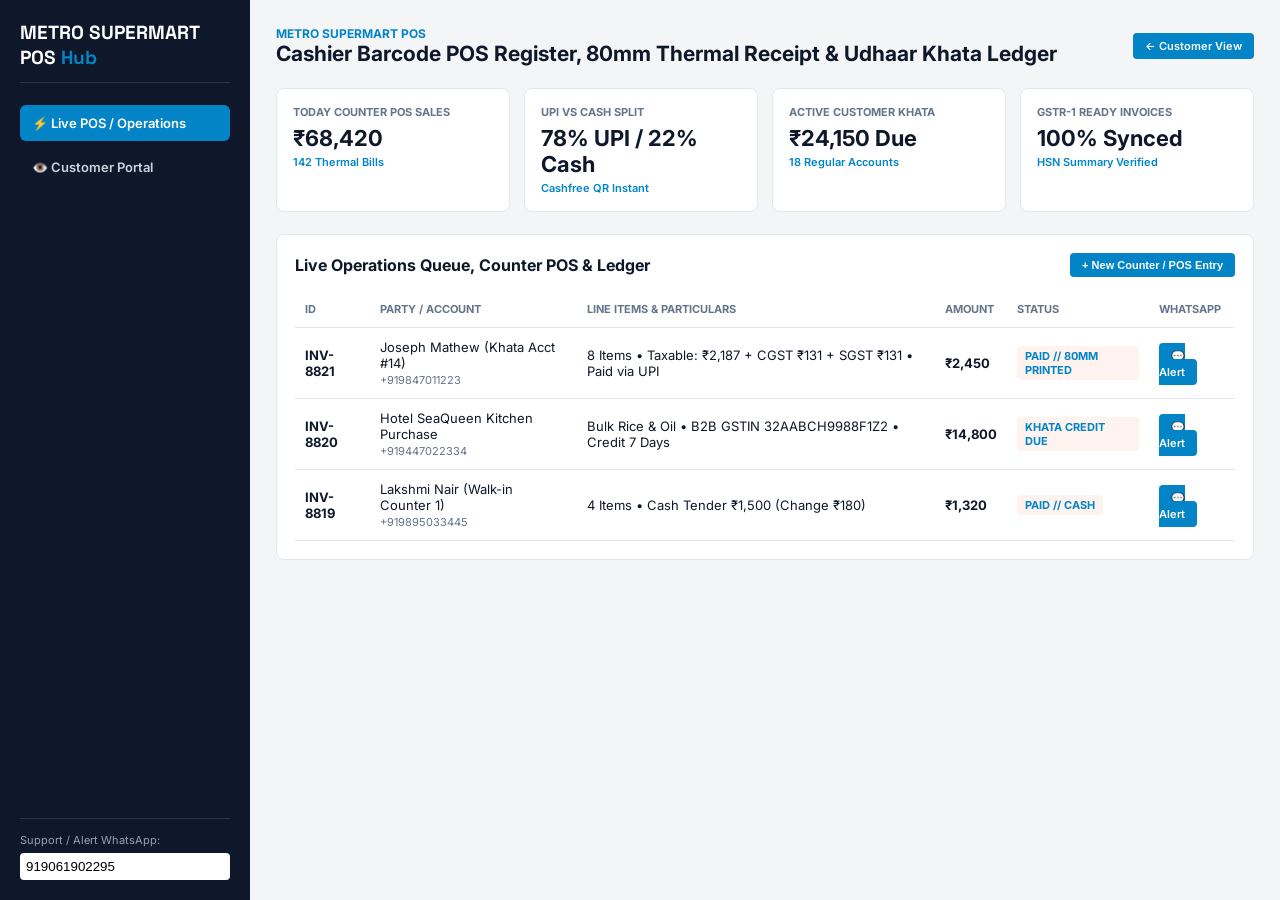
==== public/admin.html @ 708db9aa "feat(tpl-serp-retail-pos-gst): multi-track Cloudflare Edge + Docker + POS/Admin Hub + whitelabel" ====
<!DOCTYPE html>
<html lang="en">
<head>
  <meta charset="UTF-8">
  <meta name="viewport" content="width=device-width, initial-scale=1.0">
  <title>METRO SUPERMART POS — Admin & POS Command Center</title>
  <link rel="preconnect" href="https://fonts.googleapis.com">
  <link rel="preconnect" href="https://fonts.gstatic.com" crossorigin>
  <link href="https://fonts.googleapis.com/css2?family=Inter:wght@400;500;600;700&family=Space+Grotesk:wght@600;700&display=swap" rel="stylesheet">
  <link rel="stylesheet" href="theme-tokens.css">
  <script src="whitelabel.js"></script>
  <style>
    * { box-sizing: border-box; margin: 0; padding: 0; }
    body { font-family: var(--font-primary); background: #F4F5F7; color: #0F172A; display: flex; min-height: 100vh; }
    aside.admin-sidebar {
      width: 250px;
      background: var(--brand-dark);
      color: #FFF;
      padding: 20px;
      display: flex;
      flex-direction: column;
      gap: 8px;
      flex-shrink: 0;
    }
    .sidebar-brand-title { font-family: var(--font-accent); font-size: 19px; font-weight: 700; margin-bottom: 14px; padding-bottom: 12px; border-bottom: 1px solid rgba(255,255,255,0.12); }
    .sidebar-brand-title span { color: var(--brand-primary); }
    .nav-item { padding: 10px 12px; border-radius: 6px; cursor: pointer; font-size: 13px; font-weight: 600; color: #CBD5E1; }
    .nav-item.active, .nav-item:hover { background: var(--brand-primary); color: #FFF; }
    main { flex: 1; padding: 26px; overflow-y: auto; }
    .top-bar { display: flex; justify-content: space-between; align-items: center; margin-bottom: 22px; flex-wrap: wrap; gap: 12px; }
    .kpi-grid { display: grid; grid-template-columns: repeat(4, 1fr); gap: 14px; margin-bottom: 22px; }
    .kpi-card { background: #FFF; border: 1px solid #E2E8F0; border-radius: 8px; padding: 16px; }
    .kpi-label { font-size: 11px; font-weight: 700; text-transform: uppercase; color: #64748B; }
    .kpi-val { font-size: 22px; font-weight: 700; margin: 6px 0 4px; }
    .kpi-delta { font-size: 11px; font-weight: 600; color: var(--brand-primary); }
    .card-box { background: #FFF; border: 1px solid #E2E8F0; border-radius: 8px; padding: 18px; }
    table { width: 100%; border-collapse: collapse; font-size: 13px; }
    th, td { text-align: left; padding: 11px 10px; border-bottom: 1px solid #E2E8F0; }
    th { font-size: 11px; text-transform: uppercase; color: #64748B; }
    .status-pill { display: inline-block; padding: 3px 8px; border-radius: 4px; font-size: 11px; font-weight: 700; background: #FEF3EE; color: var(--brand-primary); }
    .btn-sm { background: var(--brand-primary); color: #FFF; border: none; padding: 6px 12px; border-radius: 4px; font-size: 11px; font-weight: 600; cursor: pointer; text-decoration: none; }
    @media (max-width: 860px) { body { flex-direction: column; } aside.admin-sidebar { width: 100%; } .kpi-grid { grid-template-columns: 1fr 1fr; } }
  </style>
</head>
<body>
  <aside class="admin-sidebar">
    <div class="sidebar-brand-title">METRO SUPERMART POS <span>Hub</span></div>
    <div class="nav-item active">⚡ Live POS / Operations</div>
    <div class="nav-item" onclick="window.location.href='index.html'">👁️ Customer Portal</div>
    <div style="margin-top:auto;padding-top:14px;border-top:1px solid rgba(255,255,255,0.12);font-size:11px;color:#94A3B8;">
      Support / Alert WhatsApp:
      <input type="text" id="adminWaInput" data-wl-wa value="919061902295" style="width:100%;margin-top:6px;padding:6px;border-radius:4px;border:none;">
    </div>
  </aside>
  <main>
    <div class="top-bar">
      <div>
        <div class="mobile-brand" style="font-size:12px;font-weight:700;color:var(--brand-primary);text-transform:uppercase;">METRO SUPERMART POS</div>
        <h1 style="font-size:21px;">Cashier Barcode POS Register, 80mm Thermal Receipt & Udhaar Khata Ledger</h1>
      </div>
      <a href="index.html" class="btn-sm">← Customer View</a>
    </div>
    <div class="kpi-grid">
      <div class="kpi-card"><div class="kpi-label">Today Counter POS Sales</div><div class="kpi-val">₹68,420</div><div class="kpi-delta">142 Thermal Bills</div></div><div class="kpi-card"><div class="kpi-label">UPI vs Cash Split</div><div class="kpi-val">78% UPI / 22% Cash</div><div class="kpi-delta">Cashfree QR Instant</div></div><div class="kpi-card"><div class="kpi-label">Active Customer Khata</div><div class="kpi-val">₹24,150 Due</div><div class="kpi-delta">18 Regular Accounts</div></div><div class="kpi-card"><div class="kpi-label">GSTR-1 Ready Invoices</div><div class="kpi-val">100% Synced</div><div class="kpi-delta">HSN Summary Verified</div></div>
    </div>
    <div class="card-box">
      <div style="display:flex;justify-content:space-between;align-items:center;margin-bottom:14px;">
        <h2 style="font-size:16px;">Live Operations Queue, Counter POS & Ledger</h2>
        <button class="btn-sm" onclick="newPosEntry()">+ New Counter / POS Entry</button>
      </div>
      <div style="overflow-x:auto;">
        <table>
          <thead><tr><th>ID</th><th>Party / Account</th><th>Line Items & Particulars</th><th>Amount</th><th>Status</th><th>WhatsApp</th></tr></thead>
          <tbody id="leadsTableBody"></tbody>
        </table>
      </div>
    </div>
  </main>
  <script>
    const SEED = [
  {
    "id": "INV-8821",
    "name": "Joseph Mathew (Khata Acct #14)",
    "phone": "919847011223",
    "detail": "8 Items • Taxable: ₹2,187 + CGST ₹131 + SGST ₹131 • Paid via UPI",
    "status": "PAID // 80MM PRINTED",
    "amount": "₹2,450"
  },
  {
    "id": "INV-8820",
    "name": "Hotel SeaQueen Kitchen Purchase",
    "phone": "919447022334",
    "detail": "Bulk Rice & Oil • B2B GSTIN 32AABCH9988F1Z2 • Credit 7 Days",
    "status": "KHATA CREDIT DUE",
    "amount": "₹14,800"
  },
  {
    "id": "INV-8819",
    "name": "Lakshmi Nair (Walk-in Counter 1)",
    "phone": "919895033445",
    "detail": "4 Items • Cash Tender ₹1,500 (Change ₹180)",
    "status": "PAID // CASH",
    "amount": "₹1,320"
  }
];
    function render() {
      let local = [];
      try { local = JSON.parse(localStorage.getItem('bmad_leads_tpl-serp-retail-pos-gst') || '[]'); } catch (e) {}
      const rows = [...local, ...SEED];
      document.getElementById('leadsTableBody').innerHTML = rows.map(row => `
        <tr>
          <td><strong>${row.id}</strong></td>
          <td>${row.name}<br><span style="font-size:11px;color:#64748B;">+${row.phone}</span></td>
          <td>${row.detail}</td>
          <td><strong>${row.amount}</strong></td>
          <td><span class="status-pill">${row.status}</span></td>
          <td><a class="btn-sm" target="_blank" href="https://wa.me/${String(row.phone).replace(/[^0-9]/g,'')}?text=${encodeURIComponent('Update from ' + document.title + ': ' + row.id + ' — ' + row.detail)}">💬 Alert</a></td>
        </tr>
      `).join('');
    }
    function newPosEntry() {
      const name = prompt('Customer / Vendor / Employee Name:');
      if (!name) return;
      const detail = prompt('Items / Notes:', 'Organic Wayanad Matta Rice (10kg Bag)');
      const amount = prompt('Amount (₹):', '₹1,450');
      const local = JSON.parse(localStorage.getItem('bmad_leads_tpl-serp-retail-pos-gst') || '[]');
      local.unshift({ id: 'POS-' + Math.floor(1000 + Math.random()*9000), name, phone: document.getElementById('adminWaInput').value || '919061902295', detail, amount, status: 'CONFIRMED' });
      localStorage.setItem('bmad_leads_tpl-serp-retail-pos-gst', JSON.stringify(local));
      render();
    }
    render();
  </script>
</body>
</html>
---- public/theme-tokens.css ----
/* Extracted via tpl-tools-design-extractor for tpl-serp-retail-pos-gst */
:root {
  --font-primary: 'Inter', sans-serif;
  --font-accent: 'Space Grotesk', sans-serif;
  --color-primary: #0284C7;
  --brand-primary: var(--color-primary);
  --color-dark: #0F172A;
  --brand-dark: var(--color-dark);
  --bg-main: #F8FAFC;
  --bg-canvas: #EFF6FF;
  --bg-sand: var(--bg-canvas);
  --border-color: #CBD5E1;
  --grid-gap-desktop: 28px 22px;
  --grid-gap-mobile: 16px 14px;
  --radius: 6px;
  --ease-out-expo: cubic-bezier(0.16, 1, 0.3, 1);
}
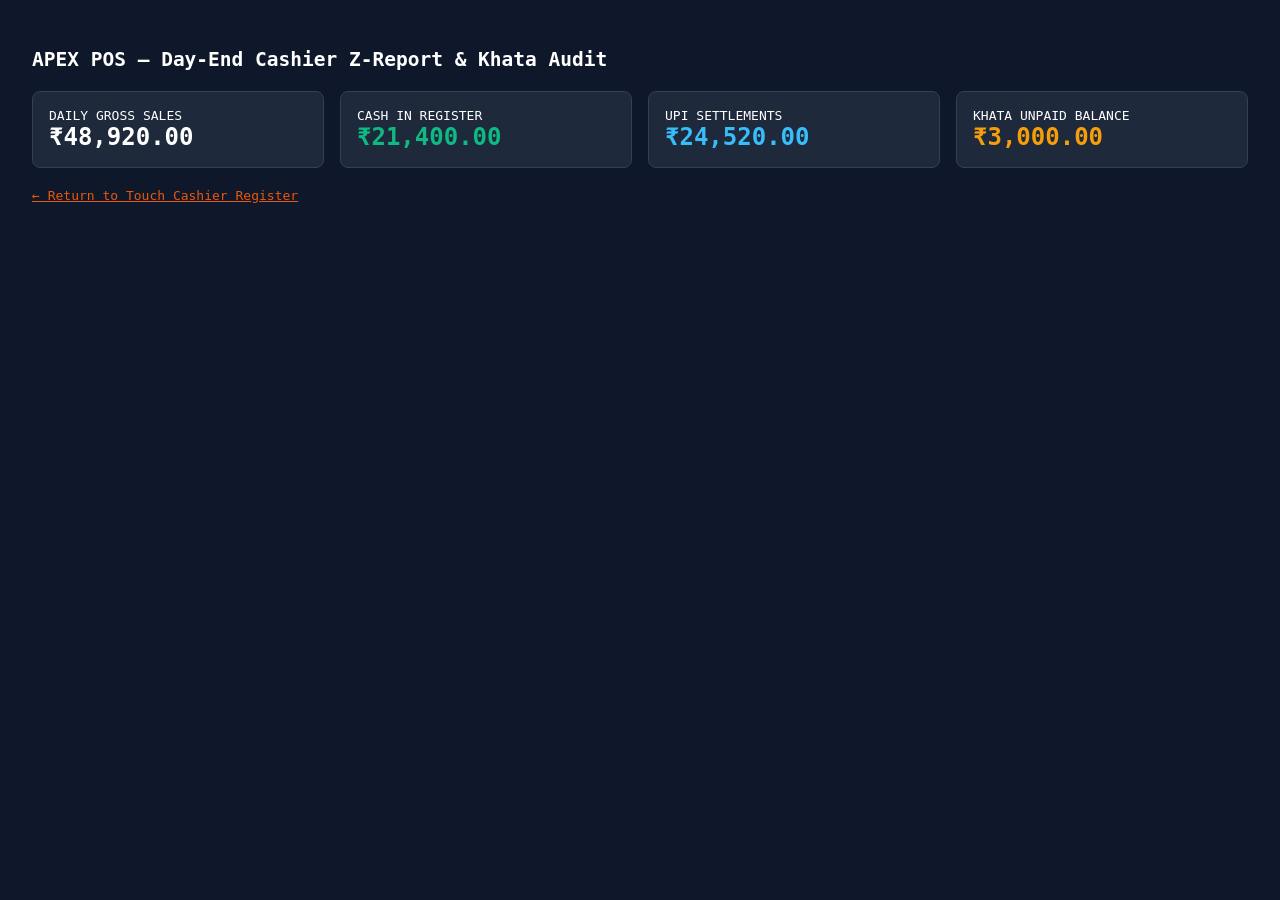
==== commit ba93410c: "feat(design): implement genuine distinct Awwwards movement blueprint (C5/R8)" ====
--- a/public/admin.html
+++ b/public/admin.html
@@ -2,133 +2,23 @@
 <html lang="en">
 <head>
   <meta charset="UTF-8">
-  <meta name="viewport" content="width=device-width, initial-scale=1.0">
-  <title>METRO SUPERMART POS — Admin & POS Command Center</title>
-  <link rel="preconnect" href="https://fonts.googleapis.com">
-  <link rel="preconnect" href="https://fonts.gstatic.com" crossorigin>
-  <link href="https://fonts.googleapis.com/css2?family=Inter:wght@400;500;600;700&family=Space+Grotesk:wght@600;700&display=swap" rel="stylesheet">
+  <title data-wl-brand>APEX POS // Day-End Z-Report & Khata Ledger</title>
   <link rel="stylesheet" href="theme-tokens.css">
   <script src="whitelabel.js"></script>
   <style>
-    * { box-sizing: border-box; margin: 0; padding: 0; }
-    body { font-family: var(--font-primary); background: #F4F5F7; color: #0F172A; display: flex; min-height: 100vh; }
-    aside.admin-sidebar {
-      width: 250px;
-      background: var(--brand-dark);
-      color: #FFF;
-      padding: 20px;
-      display: flex;
-      flex-direction: column;
-      gap: 8px;
-      flex-shrink: 0;
-    }
-    .sidebar-brand-title { font-family: var(--font-accent); font-size: 19px; font-weight: 700; margin-bottom: 14px; padding-bottom: 12px; border-bottom: 1px solid rgba(255,255,255,0.12); }
-    .sidebar-brand-title span { color: var(--brand-primary); }
-    .nav-item { padding: 10px 12px; border-radius: 6px; cursor: pointer; font-size: 13px; font-weight: 600; color: #CBD5E1; }
-    .nav-item.active, .nav-item:hover { background: var(--brand-primary); color: #FFF; }
-    main { flex: 1; padding: 26px; overflow-y: auto; }
-    .top-bar { display: flex; justify-content: space-between; align-items: center; margin-bottom: 22px; flex-wrap: wrap; gap: 12px; }
-    .kpi-grid { display: grid; grid-template-columns: repeat(4, 1fr); gap: 14px; margin-bottom: 22px; }
-    .kpi-card { background: #FFF; border: 1px solid #E2E8F0; border-radius: 8px; padding: 16px; }
-    .kpi-label { font-size: 11px; font-weight: 700; text-transform: uppercase; color: #64748B; }
-    .kpi-val { font-size: 22px; font-weight: 700; margin: 6px 0 4px; }
-    .kpi-delta { font-size: 11px; font-weight: 600; color: var(--brand-primary); }
-    .card-box { background: #FFF; border: 1px solid #E2E8F0; border-radius: 8px; padding: 18px; }
-    table { width: 100%; border-collapse: collapse; font-size: 13px; }
-    th, td { text-align: left; padding: 11px 10px; border-bottom: 1px solid #E2E8F0; }
-    th { font-size: 11px; text-transform: uppercase; color: #64748B; }
-    .status-pill { display: inline-block; padding: 3px 8px; border-radius: 4px; font-size: 11px; font-weight: 700; background: #FEF3EE; color: var(--brand-primary); }
-    .btn-sm { background: var(--brand-primary); color: #FFF; border: none; padding: 6px 12px; border-radius: 4px; font-size: 11px; font-weight: 600; cursor: pointer; text-decoration: none; }
-    @media (max-width: 860px) { body { flex-direction: column; } aside.admin-sidebar { width: 100%; } .kpi-grid { grid-template-columns: 1fr 1fr; } }
+    body { background: #0F172A; color: #FFF; font-family: monospace; padding: 24px; }
+    .kpi-row { display: grid; grid-template-columns: repeat(4, 1fr); gap: 16px; margin: 20px 0; }
+    .kpi-c { background: #1E293B; border: 1px solid #334155; padding: 16px; border-radius: 8px; }
   </style>
 </head>
-<body>
-  <aside class="admin-sidebar">
-    <div class="sidebar-brand-title">METRO SUPERMART POS <span>Hub</span></div>
-    <div class="nav-item active">⚡ Live POS / Operations</div>
-    <div class="nav-item" onclick="window.location.href='index.html'">👁️ Customer Portal</div>
-    <div style="margin-top:auto;padding-top:14px;border-top:1px solid rgba(255,255,255,0.12);font-size:11px;color:#94A3B8;">
-      Support / Alert WhatsApp:
-      <input type="text" id="adminWaInput" data-wl-wa value="919061902295" style="width:100%;margin-top:6px;padding:6px;border-radius:4px;border:none;">
-    </div>
-  </aside>
-  <main>
-    <div class="top-bar">
-      <div>
-        <div class="mobile-brand" style="font-size:12px;font-weight:700;color:var(--brand-primary);text-transform:uppercase;">METRO SUPERMART POS</div>
-        <h1 style="font-size:21px;">Cashier Barcode POS Register, 80mm Thermal Receipt & Udhaar Khata Ledger</h1>
-      </div>
-      <a href="index.html" class="btn-sm">← Customer View</a>
-    </div>
-    <div class="kpi-grid">
-      <div class="kpi-card"><div class="kpi-label">Today Counter POS Sales</div><div class="kpi-val">₹68,420</div><div class="kpi-delta">142 Thermal Bills</div></div><div class="kpi-card"><div class="kpi-label">UPI vs Cash Split</div><div class="kpi-val">78% UPI / 22% Cash</div><div class="kpi-delta">Cashfree QR Instant</div></div><div class="kpi-card"><div class="kpi-label">Active Customer Khata</div><div class="kpi-val">₹24,150 Due</div><div class="kpi-delta">18 Regular Accounts</div></div><div class="kpi-card"><div class="kpi-label">GSTR-1 Ready Invoices</div><div class="kpi-val">100% Synced</div><div class="kpi-delta">HSN Summary Verified</div></div>
-    </div>
-    <div class="card-box">
-      <div style="display:flex;justify-content:space-between;align-items:center;margin-bottom:14px;">
-        <h2 style="font-size:16px;">Live Operations Queue, Counter POS & Ledger</h2>
-        <button class="btn-sm" onclick="newPosEntry()">+ New Counter / POS Entry</button>
-      </div>
-      <div style="overflow-x:auto;">
-        <table>
-          <thead><tr><th>ID</th><th>Party / Account</th><th>Line Items & Particulars</th><th>Amount</th><th>Status</th><th>WhatsApp</th></tr></thead>
-          <tbody id="leadsTableBody"></tbody>
-        </table>
-      </div>
-    </div>
-  </main>
-  <script>
-    const SEED = [
-  {
-    "id": "INV-8821",
-    "name": "Joseph Mathew (Khata Acct #14)",
-    "phone": "919847011223",
-    "detail": "8 Items • Taxable: ₹2,187 + CGST ₹131 + SGST ₹131 • Paid via UPI",
-    "status": "PAID // 80MM PRINTED",
-    "amount": "₹2,450"
-  },
-  {
-    "id": "INV-8820",
-    "name": "Hotel SeaQueen Kitchen Purchase",
-    "phone": "919447022334",
-    "detail": "Bulk Rice & Oil • B2B GSTIN 32AABCH9988F1Z2 • Credit 7 Days",
-    "status": "KHATA CREDIT DUE",
-    "amount": "₹14,800"
-  },
-  {
-    "id": "INV-8819",
-    "name": "Lakshmi Nair (Walk-in Counter 1)",
-    "phone": "919895033445",
-    "detail": "4 Items • Cash Tender ₹1,500 (Change ₹180)",
-    "status": "PAID // CASH",
-    "amount": "₹1,320"
-  }
-];
-    function render() {
-      let local = [];
-      try { local = JSON.parse(localStorage.getItem('bmad_leads_tpl-serp-retail-pos-gst') || '[]'); } catch (e) {}
-      const rows = [...local, ...SEED];
-      document.getElementById('leadsTableBody').innerHTML = rows.map(row => `
-        <tr>
-          <td><strong>${row.id}</strong></td>
-          <td>${row.name}<br><span style="font-size:11px;color:#64748B;">+${row.phone}</span></td>
-          <td>${row.detail}</td>
-          <td><strong>${row.amount}</strong></td>
-          <td><span class="status-pill">${row.status}</span></td>
-          <td><a class="btn-sm" target="_blank" href="https://wa.me/${String(row.phone).replace(/[^0-9]/g,'')}?text=${encodeURIComponent('Update from ' + document.title + ': ' + row.id + ' — ' + row.detail)}">💬 Alert</a></td>
-        </tr>
-      `).join('');
-    }
-    function newPosEntry() {
-      const name = prompt('Customer / Vendor / Employee Name:');
-      if (!name) return;
-      const detail = prompt('Items / Notes:', 'Organic Wayanad Matta Rice (10kg Bag)');
-      const amount = prompt('Amount (₹):', '₹1,450');
-      const local = JSON.parse(localStorage.getItem('bmad_leads_tpl-serp-retail-pos-gst') || '[]');
-      local.unshift({ id: 'POS-' + Math.floor(1000 + Math.random()*9000), name, phone: document.getElementById('adminWaInput').value || '919061902295', detail, amount, status: 'CONFIRMED' });
-      localStorage.setItem('bmad_leads_tpl-serp-retail-pos-gst', JSON.stringify(local));
-      render();
-    }
-    render();
-  </script>
+<body data-layout-archetype="tactile-pos-admin">
+  <h2><span data-wl-brand>APEX POS</span> — Day-End Cashier Z-Report & Khata Audit</h2>
+  <div class="kpi-row">
+    <div class="kpi-c"><div>DAILY GROSS SALES</div><div style="font-size:24px; font-weight:700;">₹48,920.00</div></div>
+    <div class="kpi-c"><div>CASH IN REGISTER</div><div style="font-size:24px; font-weight:700; color:#10B981;">₹21,400.00</div></div>
+    <div class="kpi-c"><div>UPI SETTLEMENTS</div><div style="font-size:24px; font-weight:700; color:#38BDF8;">₹24,520.00</div></div>
+    <div class="kpi-c"><div>KHATA UNPAID BALANCE</div><div style="font-size:24px; font-weight:700; color:#F59E0B;">₹3,000.00</div></div>
+  </div>
+  <a href="index.html" style="color:var(--color-primary);">&larr; Return to Touch Cashier Register</a>
 </body>
 </html>
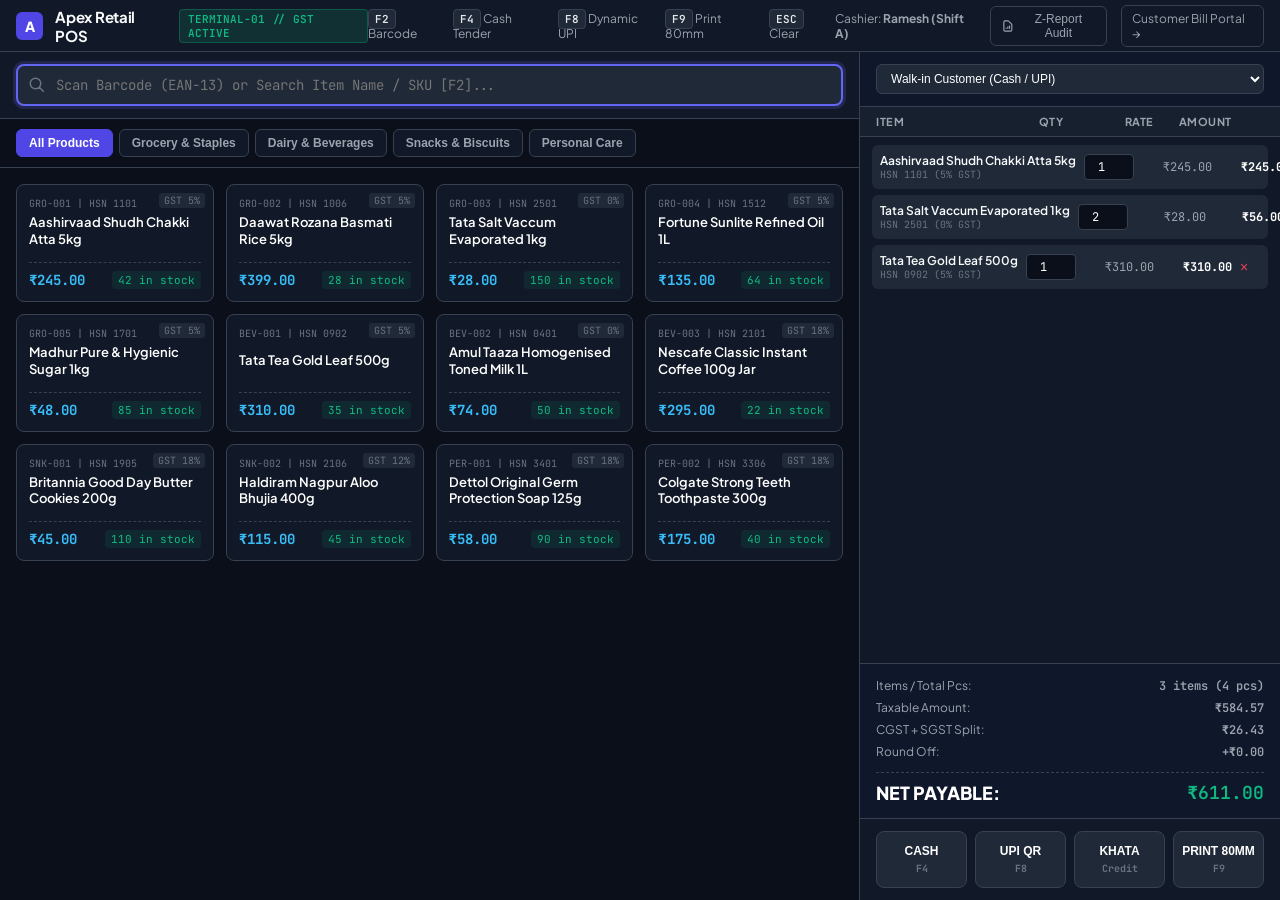
==== commit ef1ae9b4: "feat(retail-pos): production GST barcode POS terminal, 80mm thermal receipt, khata passbook, and D1 " ====
--- a/public/admin.html
+++ b/public/admin.html
@@ -2,23 +2,1102 @@
 <html lang="en">
 <head>
   <meta charset="UTF-8">
-  <title data-wl-brand>APEX POS // Day-End Z-Report & Khata Ledger</title>
-  <link rel="stylesheet" href="theme-tokens.css">
+  <meta name="viewport" content="width=device-width, initial-scale=1.0">
+  <title data-brand="brand_name">Apex Retail POS & Billing Terminal (GST & Khata)</title>
+  <link rel="preconnect" href="https://fonts.googleapis.com">
+  <link rel="preconnect" href="https://fonts.gstatic.com" crossorigin>
+  <link href="https://fonts.googleapis.com/css2?family=DM+Mono:ital,wght@0,400;0,500;1,400&family=Plus+Jakarta+Sans:wght@400;500;600;700;800&family=JetBrains+Mono:wght@400;600;700&display=swap" rel="stylesheet">
   <script src="whitelabel.js"></script>
   <style>
-    body { background: #0F172A; color: #FFF; font-family: monospace; padding: 24px; }
-    .kpi-row { display: grid; grid-template-columns: repeat(4, 1fr); gap: 16px; margin: 20px 0; }
-    .kpi-c { background: #1E293B; border: 1px solid #334155; padding: 16px; border-radius: 8px; }
+    :root {
+      --bg-terminal: #0b0f19;
+      --bg-surface: #111827;
+      --bg-elevated: #1f2937;
+      --border-subtle: #374151;
+      --border-focus: #6366f1;
+      --color-primary: #4f46e5;
+      --color-primary-hover: #4338ca;
+      --color-emerald: #10b981;
+      --color-amber: #f59e0b;
+      --color-rose: #f43f5e;
+      --color-sky: #0ea5e9;
+      --text-main: #f9fafb;
+      --text-muted: #9ca3af;
+      --text-dim: #6b7280;
+      --font-mono: 'JetBrains Mono', 'DM Mono', monospace;
+      --font-sans: 'Plus Jakarta Sans', sans-serif;
+    }
+
+    * { box-sizing: border-box; margin: 0; padding: 0; }
+    body {
+      background-color: var(--bg-terminal);
+      color: var(--text-main);
+      font-family: var(--font-sans);
+      height: 100vh;
+      overflow: hidden;
+      display: flex;
+      flex-direction: column;
+    }
+
+    /* TOP CASHIER BAR */
+    .topbar {
+      height: 52px;
+      background: var(--bg-surface);
+      border-bottom: 1px solid var(--border-subtle);
+      display: flex;
+      align-items: center;
+      justify-content: space-between;
+      padding: 0 16px;
+      flex-shrink: 0;
+    }
+    .brand-section {
+      display: flex;
+      align-items: center;
+      gap: 12px;
+    }
+    .brand-logo {
+      width: 28px;
+      height: 28px;
+      background: var(--color-primary);
+      border-radius: 6px;
+      display: flex;
+      align-items: center;
+      justify-content: center;
+      font-weight: 800;
+      font-size: 14px;
+      color: #fff;
+    }
+    .brand-name {
+      font-weight: 700;
+      font-size: 15px;
+      letter-spacing: -0.02em;
+    }
+    .badge-terminal {
+      background: rgba(16, 185, 129, 0.15);
+      border: 1px solid rgba(16, 185, 129, 0.3);
+      color: var(--color-emerald);
+      padding: 2px 8px;
+      border-radius: 4px;
+      font-size: 11px;
+      font-family: var(--font-mono);
+      font-weight: 600;
+    }
+    .pos-shortcuts-hint {
+      display: flex;
+      gap: 8px;
+      align-items: center;
+      font-size: 12px;
+      color: var(--text-muted);
+    }
+    .kbd-chip {
+      background: var(--bg-elevated);
+      border: 1px solid var(--border-subtle);
+      border-radius: 4px;
+      padding: 2px 6px;
+      font-family: var(--font-mono);
+      font-size: 11px;
+      font-weight: 600;
+      color: #e5e7eb;
+    }
+    .cashier-info {
+      display: flex;
+      align-items: center;
+      gap: 14px;
+      font-size: 12px;
+    }
+    .z-report-btn {
+      background: transparent;
+      border: 1px solid var(--border-subtle);
+      color: var(--text-muted);
+      padding: 5px 10px;
+      border-radius: 6px;
+      cursor: pointer;
+      font-size: 12px;
+      display: flex;
+      align-items: center;
+      gap: 6px;
+    }
+    .z-report-btn:hover { background: var(--bg-elevated); color: #fff; }
+
+    /* POS GRID LAYOUT */
+    .pos-grid {
+      display: grid;
+      grid-template-columns: 1fr 420px;
+      flex: 1;
+      height: calc(100vh - 52px);
+      overflow: hidden;
+    }
+
+    /* LEFT CATALOG & BARCODE ZONE */
+    .left-zone {
+      display: flex;
+      flex-direction: column;
+      border-right: 1px solid var(--border-subtle);
+      background: var(--bg-terminal);
+      overflow: hidden;
+    }
+
+    /* SCANNER STRIP */
+    .scanner-strip {
+      padding: 12px 16px;
+      background: var(--bg-surface);
+      border-bottom: 1px solid var(--border-subtle);
+      display: flex;
+      gap: 12px;
+      align-items: center;
+    }
+    .scan-input-wrap {
+      flex: 1;
+      position: relative;
+    }
+    .scan-input-wrap svg {
+      position: absolute;
+      left: 12px;
+      top: 50%;
+      transform: translateY(-50%);
+      color: var(--text-dim);
+    }
+    .scan-input {
+      width: 100%;
+      background: var(--bg-elevated);
+      border: 2px solid var(--border-subtle);
+      border-radius: 8px;
+      padding: 10px 12px 10px 38px;
+      font-family: var(--font-mono);
+      font-size: 14px;
+      color: #fff;
+      outline: none;
+      transition: border-color 0.15s;
+    }
+    .scan-input:focus {
+      border-color: var(--border-focus);
+      box-shadow: 0 0 0 3px rgba(99, 102, 241, 0.2);
+    }
+    .cat-tabs {
+      display: flex;
+      gap: 6px;
+      padding: 10px 16px;
+      background: var(--bg-terminal);
+      border-bottom: 1px solid var(--border-subtle);
+      overflow-x: auto;
+    }
+    .cat-tab {
+      background: var(--bg-surface);
+      border: 1px solid var(--border-subtle);
+      color: var(--text-muted);
+      border-radius: 6px;
+      padding: 6px 12px;
+      font-size: 12px;
+      font-weight: 600;
+      cursor: pointer;
+      white-space: nowrap;
+    }
+    .cat-tab.active {
+      background: var(--color-primary);
+      border-color: var(--color-primary);
+      color: #fff;
+    }
+
+    /* PRODUCTS GRID */
+    .products-container {
+      flex: 1;
+      overflow-y: auto;
+      padding: 16px;
+      display: grid;
+      grid-template-columns: repeat(auto-fill, minmax(180px, 1fr));
+      gap: 12px;
+      align-content: start;
+    }
+    .prod-card {
+      background: var(--bg-surface);
+      border: 1px solid var(--border-subtle);
+      border-radius: 8px;
+      padding: 12px;
+      cursor: pointer;
+      display: flex;
+      flex-direction: column;
+      justify-content: space-between;
+      transition: all 0.15s;
+      position: relative;
+    }
+    .prod-card:hover {
+      border-color: var(--color-primary);
+      transform: translateY(-2px);
+      box-shadow: 0 4px 12px rgba(0,0,0,0.3);
+    }
+    .prod-sku {
+      font-family: var(--font-mono);
+      font-size: 10px;
+      color: var(--text-dim);
+      margin-bottom: 4px;
+    }
+    .prod-title {
+      font-size: 13px;
+      font-weight: 600;
+      color: #fff;
+      line-height: 1.3;
+      margin-bottom: 6px;
+    }
+    .prod-meta {
+      display: flex;
+      justify-content: space-between;
+      align-items: center;
+      margin-top: 8px;
+      padding-top: 8px;
+      border-top: 1px dashed var(--border-subtle);
+    }
+    .prod-price {
+      font-family: var(--font-mono);
+      font-weight: 700;
+      font-size: 14px;
+      color: #38bdf8;
+    }
+    .prod-stock {
+      font-size: 11px;
+      font-family: var(--font-mono);
+      color: var(--color-emerald);
+      background: rgba(16, 185, 129, 0.1);
+      padding: 2px 6px;
+      border-radius: 4px;
+    }
+    .prod-gst {
+      position: absolute;
+      top: 8px;
+      right: 8px;
+      font-size: 10px;
+      font-family: var(--font-mono);
+      color: var(--text-dim);
+      background: var(--bg-elevated);
+      padding: 1px 5px;
+      border-radius: 3px;
+    }
+
+    /* RIGHT BILLING REGISTER */
+    .right-zone {
+      display: flex;
+      flex-direction: column;
+      background: var(--bg-surface);
+      height: 100%;
+    }
+
+    /* CUSTOMER SELECTION STRIP */
+    .cust-strip {
+      padding: 12px 16px;
+      background: #0f172a;
+      border-bottom: 1px solid var(--border-subtle);
+      display: flex;
+      flex-direction: column;
+      gap: 8px;
+    }
+    .cust-row {
+      display: flex;
+      gap: 8px;
+      align-items: center;
+    }
+    .cust-select {
+      flex: 1;
+      background: var(--bg-elevated);
+      border: 1px solid var(--border-subtle);
+      color: #fff;
+      padding: 6px 10px;
+      border-radius: 6px;
+      font-size: 12px;
+      outline: none;
+    }
+    .khata-badge {
+      font-size: 11px;
+      font-family: var(--font-mono);
+      color: var(--color-amber);
+      background: rgba(245, 158, 11, 0.1);
+      border: 1px solid rgba(245, 158, 11, 0.3);
+      padding: 4px 8px;
+      border-radius: 4px;
+      display: flex;
+      align-items: center;
+      gap: 4px;
+    }
+
+    /* CART ITEMS TABLE */
+    .cart-header {
+      padding: 8px 16px;
+      background: rgba(31, 41, 55, 0.5);
+      border-bottom: 1px solid var(--border-subtle);
+      font-size: 11px;
+      font-weight: 700;
+      color: var(--text-muted);
+      text-transform: uppercase;
+      letter-spacing: 0.05em;
+      display: grid;
+      grid-template-columns: 1fr 50px 70px 70px 24px;
+      gap: 8px;
+    }
+    .cart-items {
+      flex: 1;
+      overflow-y: auto;
+      padding: 8px 12px;
+      display: flex;
+      flex-direction: column;
+      gap: 6px;
+    }
+    .cart-item {
+      display: grid;
+      grid-template-columns: 1fr 50px 70px 70px 24px;
+      gap: 8px;
+      align-items: center;
+      padding: 8px;
+      background: var(--bg-elevated);
+      border-radius: 6px;
+      font-size: 12px;
+    }
+    .cart-item-name {
+      font-weight: 600;
+      white-space: nowrap;
+      overflow: hidden;
+      text-overflow: ellipsis;
+    }
+    .cart-item-hsn {
+      font-size: 10px;
+      font-family: var(--font-mono);
+      color: var(--text-dim);
+    }
+    .cart-qty-input {
+      width: 100%;
+      background: var(--bg-terminal);
+      border: 1px solid var(--border-subtle);
+      color: #fff;
+      font-family: var(--font-mono);
+      font-size: 12px;
+      text-align: center;
+      padding: 4px 0;
+      border-radius: 4px;
+    }
+    .cart-item-rate {
+      font-family: var(--font-mono);
+      text-align: right;
+      color: var(--text-muted);
+    }
+    .cart-item-total {
+      font-family: var(--font-mono);
+      font-weight: 700;
+      text-align: right;
+      color: #fff;
+    }
+    .cart-item-del {
+      background: none;
+      border: none;
+      color: var(--color-rose);
+      cursor: pointer;
+      font-size: 14px;
+      display: flex;
+      align-items: center;
+      justify-content: center;
+    }
+
+    /* TOTALS & TAX BREAKDOWN */
+    .cart-summary {
+      padding: 14px 16px;
+      background: #0f172a;
+      border-top: 1px solid var(--border-subtle);
+      display: flex;
+      flex-direction: column;
+      gap: 6px;
+    }
+    .sum-row {
+      display: flex;
+      justify-content: space-between;
+      font-size: 12px;
+      color: var(--text-muted);
+    }
+    .sum-row.grand {
+      font-size: 18px;
+      font-weight: 800;
+      color: #fff;
+      margin-top: 6px;
+      padding-top: 8px;
+      border-top: 1px dashed var(--border-subtle);
+    }
+    .sum-val {
+      font-family: var(--font-mono);
+      font-weight: 600;
+    }
+
+    /* TENDER ACTION BUTTONS */
+    .tender-actions {
+      padding: 12px 16px;
+      background: var(--bg-surface);
+      border-top: 1px solid var(--border-subtle);
+      display: grid;
+      grid-template-columns: repeat(4, 1fr);
+      gap: 8px;
+    }
+    .tender-btn {
+      padding: 12px 6px;
+      border-radius: 8px;
+      border: 1px solid var(--border-subtle);
+      background: var(--bg-elevated);
+      color: #fff;
+      cursor: pointer;
+      display: flex;
+      flex-direction: column;
+      align-items: center;
+      gap: 4px;
+      font-weight: 700;
+      font-size: 12px;
+      transition: all 0.15s;
+    }
+    .tender-btn .kbd {
+      font-size: 10px;
+      font-family: var(--font-mono);
+      color: var(--text-dim);
+    }
+    .tender-btn.cash:hover { background: #065f46; border-color: var(--color-emerald); }
+    .tender-btn.upi:hover { background: #075985; border-color: var(--color-sky); }
+    .tender-btn.khata:hover { background: #92400e; border-color: var(--color-amber); }
+    .tender-btn.print:hover { background: #4338ca; border-color: var(--color-primary); }
+
+    /* MODAL OVERLAY */
+    .modal-overlay {
+      position: fixed;
+      inset: 0;
+      background: rgba(0, 0, 0, 0.75);
+      backdrop-filter: blur(4px);
+      display: none;
+      align-items: center;
+      justify-content: center;
+      z-index: 1000;
+    }
+    .modal-overlay.active {
+      display: flex;
+    }
+    .modal-box {
+      background: var(--bg-surface);
+      border: 1px solid var(--border-subtle);
+      border-radius: 12px;
+      width: 440px;
+      max-width: 90vw;
+      padding: 24px;
+      box-shadow: 0 20px 40px rgba(0,0,0,0.5);
+    }
+
+    /* THERMAL RECEIPT PREVIEW */
+    .thermal-paper {
+      background: #fffff8;
+      color: #111;
+      font-family: 'JetBrains Mono', 'DM Mono', monospace;
+      font-size: 11px;
+      line-height: 1.4;
+      padding: 20px 16px;
+      border-radius: 4px;
+      box-shadow: 0 4px 15px rgba(0,0,0,0.3);
+      max-height: 480px;
+      overflow-y: auto;
+    }
+    .thermal-paper .center { text-align: center; }
+    .thermal-paper .divider { border-bottom: 1px dashed #444; margin: 8px 0; }
+    .thermal-paper .double-divider { border-bottom: 2px dashed #000; margin: 8px 0; }
+    .thermal-paper .flex { display: flex; justify-content: space-between; }
   </style>
 </head>
 <body data-layout-archetype="tactile-pos-admin">
-  <h2><span data-wl-brand>APEX POS</span> — Day-End Cashier Z-Report & Khata Audit</h2>
-  <div class="kpi-row">
-    <div class="kpi-c"><div>DAILY GROSS SALES</div><div style="font-size:24px; font-weight:700;">₹48,920.00</div></div>
-    <div class="kpi-c"><div>CASH IN REGISTER</div><div style="font-size:24px; font-weight:700; color:#10B981;">₹21,400.00</div></div>
-    <div class="kpi-c"><div>UPI SETTLEMENTS</div><div style="font-size:24px; font-weight:700; color:#38BDF8;">₹24,520.00</div></div>
-    <div class="kpi-c"><div>KHATA UNPAID BALANCE</div><div style="font-size:24px; font-weight:700; color:#F59E0B;">₹3,000.00</div></div>
+
+  <!-- TOP HEADER -->
+  <header class="topbar">
+    <div class="brand-section">
+      <div class="brand-logo" data-wl-brand-char>A</div>
+      <div class="brand-name" data-brand="brand_name">Apex Retail POS</div>
+      <span class="badge-terminal">TERMINAL-01 // GST ACTIVE</span>
+    </div>
+
+    <div class="pos-shortcuts-hint">
+      <span><span class="kbd-chip">F2</span> Barcode</span>
+      <span><span class="kbd-chip">F4</span> Cash Tender</span>
+      <span><span class="kbd-chip">F8</span> Dynamic UPI</span>
+      <span><span class="kbd-chip">F9</span> Print 80mm</span>
+      <span><span class="kbd-chip">ESC</span> Clear</span>
+    </div>
+
+    <div class="cashier-info">
+      <span style="color:var(--text-muted);">Cashier: <strong>Ramesh (Shift A)</strong></span>
+      <button class="z-report-btn" onclick="openZReportModal()">
+        <svg width="14" height="14" fill="none" stroke="currentColor" stroke-width="2" viewBox="0 0 24 24"><path d="M9 17v-2m3 2v-4m3 4v-6m2 10H7a2 2 0 01-2-2V5a2 2 0 012-2h5.586a1 1 0 01.707.293l5.414 5.414a1 1 0 01.293.707V19a2 2 0 01-2 2z"/></svg>
+        Z-Report Audit
+      </button>
+      <a href="index.html" class="z-report-btn" style="text-decoration:none;">
+        Customer Bill Portal &rarr;
+      </a>
+    </div>
+  </header>
+
+  <!-- MAIN TWO-COLUMN POS INTERFACE -->
+  <div class="pos-grid">
+    
+    <!-- LEFT: CATALOG & QUICK ADD -->
+    <div class="left-zone">
+      <!-- BARCODE / SEARCH STRIP -->
+      <div class="scanner-strip">
+        <div class="scan-input-wrap">
+          <svg width="18" height="18" fill="none" stroke="currentColor" stroke-width="2" viewBox="0 0 24 24"><path d="M21 21l-6-6m2-5a7 7 0 11-14 0 7 7 0 0114 0z"/></svg>
+          <input type="text" id="barcodeInput" class="scan-input" placeholder="Scan Barcode (EAN-13) or Search Item Name / SKU [F2]..." autofocus>
+        </div>
+      </div>
+
+      <!-- CATEGORY TABS -->
+      <div class="cat-tabs" id="catTabs">
+        <button class="cat-tab active" onclick="filterCat('all')">All Products</button>
+        <button class="cat-tab" onclick="filterCat('grocery')">Grocery & Staples</button>
+        <button class="cat-tab" onclick="filterCat('dairy')">Dairy & Beverages</button>
+        <button class="cat-tab" onclick="filterCat('snacks')">Snacks & Biscuits</button>
+        <button class="cat-tab" onclick="filterCat('personal')">Personal Care</button>
+      </div>
+
+      <!-- PRODUCTS CARD MATRIX -->
+      <div class="products-container" id="productsGrid">
+        <!-- Rendered by JS -->
+      </div>
+    </div>
+
+    <!-- RIGHT: BILLING REGISTER & CART -->
+    <div class="right-zone">
+      <!-- CUSTOMER & KHATA SELECTOR -->
+      <div class="cust-strip">
+        <div class="cust-row">
+          <select id="custSelect" class="cust-select" onchange="handleCustomerChange()">
+            <option value="walkin">Walk-in Customer (Cash / UPI)</option>
+            <option value="cust_1" data-khata="1250" data-limit="5000">Ramesh Kumar (Khata: ₹1,250 / ₹5,000)</option>
+            <option value="cust_2" data-khata="3400" data-limit="10000">Priya Sharma (Khata: ₹3,400 / ₹10,000)</option>
+            <option value="cust_3" data-khata="0" data-limit="3000">Amit Verma (Khata: ₹0 / ₹3,000)</option>
+          </select>
+          <div class="khata-badge" id="khataIndicator" style="display:none;">
+            <span>KHATA:</span>
+            <strong id="khataBal">₹0</strong>
+          </div>
+        </div>
+      </div>
+
+      <!-- CART HEADER -->
+      <div class="cart-header">
+        <div>Item</div>
+        <div style="text-align:center;">Qty</div>
+        <div style="text-align:right;">Rate</div>
+        <div style="text-align:right;">Amount</div>
+        <div></div>
+      </div>
+
+      <!-- CART ITEMS LIST -->
+      <div class="cart-items" id="cartContainer">
+        <!-- Cart rows rendered dynamically -->
+      </div>
+
+      <!-- CART TOTALS & GST BREAKDOWN -->
+      <div class="cart-summary">
+        <div class="sum-row">
+          <span>Items / Total Pcs:</span>
+          <span class="sum-val" id="sumQty">0 items (0 pcs)</span>
+        </div>
+        <div class="sum-row">
+          <span>Taxable Amount:</span>
+          <span class="sum-val" id="sumTaxable">₹0.00</span>
+        </div>
+        <div class="sum-row">
+          <span>CGST + SGST Split:</span>
+          <span class="sum-val" id="sumGst">₹0.00</span>
+        </div>
+        <div class="sum-row">
+          <span>Round Off:</span>
+          <span class="sum-val" id="sumRound">₹0.00</span>
+        </div>
+        <div class="sum-row grand">
+          <span>NET PAYABLE:</span>
+          <span class="sum-val" style="color:var(--color-emerald);" id="grandTotal">₹0.00</span>
+        </div>
+      </div>
+
+      <!-- TENDER ACTION SHORTCUTS -->
+      <div class="tender-actions">
+        <button class="tender-btn cash" onclick="openCashModal()">
+          <span>CASH</span>
+          <span class="kbd">F4</span>
+        </button>
+        <button class="tender-btn upi" onclick="openUpiModal()">
+          <span>UPI QR</span>
+          <span class="kbd">F8</span>
+        </button>
+        <button class="tender-btn khata" onclick="tenderKhata()">
+          <span>KHATA</span>
+          <span class="kbd">Credit</span>
+        </button>
+        <button class="tender-btn print" onclick="openPrintModal()">
+          <span>PRINT 80MM</span>
+          <span class="kbd">F9</span>
+        </button>
+      </div>
+
+    </div>
+
   </div>
-  <a href="index.html" style="color:var(--color-primary);">&larr; Return to Touch Cashier Register</a>
+
+  <!-- CASH TENDER MODAL -->
+  <div class="modal-overlay" id="cashModal">
+    <div class="modal-box">
+      <h3 style="margin-bottom:12px; font-size:18px;">Cash Tender & Change Due</h3>
+      <div style="font-size:13px; color:var(--text-muted); margin-bottom:16px;">Bill Total: <strong id="cashModalTotal" style="color:#fff; font-size:16px;">₹0.00</strong></div>
+      
+      <label style="font-size:12px; color:var(--text-muted); display:block; margin-bottom:6px;">Cash Received from Customer (₹):</label>
+      <input type="number" id="cashReceivedInput" style="width:100%; background:var(--bg-elevated); border:2px solid var(--border-subtle); color:#fff; font-family:var(--font-mono); font-size:20px; font-weight:700; padding:10px; border-radius:6px; margin-bottom:16px;" placeholder="0" oninput="calcChangeDue()">
+
+      <div style="background:#0f172a; padding:12px; border-radius:8px; margin-bottom:20px; border:1px solid var(--border-subtle);">
+        <div style="font-size:12px; color:var(--text-muted);">Change to Return:</div>
+        <div id="changeDueDisplay" style="font-family:var(--font-mono); font-size:24px; font-weight:800; color:var(--color-emerald);">₹0.00</div>
+      </div>
+
+      <div style="display:flex; gap:10px; justify-content:flex-end;">
+        <button onclick="closeModals()" style="padding:10px 16px; background:transparent; border:1px solid var(--border-subtle); color:#fff; border-radius:6px; cursor:pointer;">Cancel (Esc)</button>
+        <button onclick="completeCashSale()" style="padding:10px 20px; background:var(--color-emerald); border:none; color:#fff; font-weight:700; border-radius:6px; cursor:pointer;">Complete & Open Drawer</button>
+      </div>
+    </div>
+  </div>
+
+  <!-- DYNAMIC UPI QR MODAL -->
+  <div class="modal-overlay" id="upiModal">
+    <div class="modal-box" style="text-align:center;">
+      <h3 style="margin-bottom:6px; font-size:18px;">Dynamic Bharat UPI Payment</h3>
+      <p style="font-size:12px; color:var(--text-muted); margin-bottom:16px;">Scan with GPay, PhonePe, Paytm or BHIM UPI</p>
+
+      <div style="background:#fff; padding:16px; border-radius:12px; display:inline-block; margin-bottom:16px;">
+        <!-- Dynamic QR SVG representation -->
+        <svg width="180" height="180" viewBox="0 0 200 200" fill="#000">
+          <rect width="200" height="200" fill="#fff"/>
+          <path d="M10 10h60v60H10zm10 10v40h40V20zm10 10h20v20H30zm100-20h60v60h-60zm10 10v40h40V20zm10 10h20v20h-20zM10 130h60v60H10zm10 10v40h40v-40zm10 10h20v20H30zm80-30h10v20h-10zm20 0h20v10h-20zm30 0h20v30h-10v-20h-10zm-30 20h20v20h-10v-10h-10zm30 10h10v20h-10zm-60 10h20v10h-20zm30 10h20v20h-20zm-40 0h10v20h-10zm50 0h20v10h-20zm-20 10h10v10h-10z"/>
+          <!-- Apex Center Pill -->
+          <rect x="75" y="75" width="50" height="50" rx="8" fill="#4f46e5"/>
+          <text x="100" y="105" fill="#fff" font-size="14" font-weight="bold" text-anchor="middle" font-family="sans-serif">UPI</text>
+        </svg>
+      </div>
+
+      <div style="font-family:var(--font-mono); font-size:22px; font-weight:800; color:var(--color-sky); margin-bottom:6px;" id="upiAmountDisplay">₹0.00</div>
+      <div style="font-size:11px; color:var(--text-muted); font-family:var(--font-mono); margin-bottom:16px;">VPA: apexretail@icici | Ref: TXN-89324</div>
+
+      <div style="display:flex; gap:10px; justify-content:center;">
+        <button onclick="closeModals()" style="padding:10px 16px; background:transparent; border:1px solid var(--border-subtle); color:#fff; border-radius:6px; cursor:pointer;">Cancel (Esc)</button>
+        <button onclick="simulateUpiSuccess()" style="padding:10px 20px; background:var(--color-sky); border:none; color:#fff; font-weight:700; border-radius:6px; cursor:pointer;">Simulate Instant Webhook Pay</button>
+      </div>
+    </div>
+  </div>
+
+  <!-- 80MM THERMAL RECEIPT MODAL -->
+  <div class="modal-overlay" id="printModal">
+    <div class="modal-box" style="width:380px;">
+      <div class="thermal-paper" id="thermalSlip">
+        <div class="center" style="font-weight:700; font-size:14px;" data-brand="brand_name">APEX SUPERMARKET</div>
+        <div class="center" style="font-size:10px;">GSTIN: 29AAAAA0000A1Z5 | HSN COMPLIANT</div>
+        <div class="center" style="font-size:10px;">12th Main Road, Indiranagar, Bengaluru</div>
+        <div class="center" style="font-size:10px;">Ph: +91 98765 43210</div>
+        
+        <div class="divider"></div>
+        <div class="flex"><span>Inv: #INV-2026-8842</span><span id="slipDate"></span></div>
+        <div class="flex"><span>Cashier: Ramesh</span><span>POS: 01</span></div>
+        <div class="flex"><span id="slipCust">Cust: Walk-in</span><span id="slipPayMode">Pay: Cash</span></div>
+        
+        <div class="divider"></div>
+        <div class="flex" style="font-weight:700;">
+          <span style="flex:2;">ITEM</span>
+          <span style="flex:1; text-align:center;">QTY</span>
+          <span style="flex:1; text-align:right;">RATE</span>
+          <span style="flex:1; text-align:right;">AMT</span>
+        </div>
+        <div class="divider"></div>
+
+        <div id="slipItems">
+          <!-- Items inserted here -->
+        </div>
+
+        <div class="divider"></div>
+        <div class="flex"><span>Sub Total (Excl. Tax):</span><span id="slipSubtotal">₹0.00</span></div>
+        <div class="flex"><span>CGST (2.5% / 6% / 9%):</span><span id="slipCgst">₹0.00</span></div>
+        <div class="flex"><span>SGST (2.5% / 6% / 9%):</span><span id="slipSgst">₹0.00</span></div>
+        <div class="flex"><span>Round Off:</span><span id="slipRound">₹0.00</span></div>
+        <div class="double-divider"></div>
+        <div class="flex" style="font-weight:800; font-size:14px;">
+          <span>GRAND TOTAL:</span>
+          <span id="slipGrandTotal">₹0.00</span>
+        </div>
+        <div class="double-divider"></div>
+
+        <div class="center" style="margin-top:10px; font-size:10px;">
+          THANK YOU FOR SHOPPING WITH US!<br>
+          Exchange within 7 days with bill copy.<br>
+          *** HAVE A GREAT DAY ***
+        </div>
+      </div>
+
+      <div style="display:flex; gap:10px; margin-top:16px; justify-content:flex-end;">
+        <button onclick="closeModals()" style="padding:10px 16px; background:transparent; border:1px solid var(--border-subtle); color:#fff; border-radius:6px; cursor:pointer;">Close</button>
+        <button onclick="window.print()" style="padding:10px 20px; background:var(--color-primary); border:none; color:#fff; font-weight:700; border-radius:6px; cursor:pointer;">Print ESC/POS</button>
+      </div>
+    </div>
+  </div>
+
+  <!-- Z-REPORT AUDIT MODAL -->
+  <div class="modal-overlay" id="zReportModal">
+    <div class="modal-box" style="width:480px;">
+      <h3 style="margin-bottom:12px; font-size:18px;">Day-End Cashier Z-Report Audit</h3>
+      <div style="font-size:12px; color:var(--text-muted); margin-bottom:16px;">Date: Today | Shift: General (09:00 - 21:00) | Register: REG-01</div>
+
+      <div style="display:grid; grid-template-columns:1fr 1fr; gap:10px; margin-bottom:16px;">
+        <div style="background:#0f172a; padding:12px; border-radius:8px; border:1px solid var(--border-subtle);">
+          <div style="font-size:11px; color:var(--text-muted);">TOTAL INVOICES</div>
+          <div style="font-family:var(--font-mono); font-size:20px; font-weight:700; color:#fff;">142 Bills</div>
+        </div>
+        <div style="background:#0f172a; padding:12px; border-radius:8px; border:1px solid var(--border-subtle);">
+          <div style="font-size:11px; color:var(--text-muted);">GROSS SALES</div>
+          <div style="font-family:var(--font-mono); font-size:20px; font-weight:700; color:var(--color-emerald);">₹48,920.00</div>
+        </div>
+        <div style="background:#0f172a; padding:12px; border-radius:8px; border:1px solid var(--border-subtle);">
+          <div style="font-size:11px; color:var(--text-muted);">CASH COLLECTED</div>
+          <div style="font-family:var(--font-mono); font-size:16px; font-weight:700; color:#fff;">₹21,400.00</div>
+        </div>
+        <div style="background:#0f172a; padding:12px; border-radius:8px; border:1px solid var(--border-subtle);">
+          <div style="font-size:11px; color:var(--text-muted);">UPI PAYMENTS</div>
+          <div style="font-family:var(--font-mono); font-size:16px; font-weight:700; color:var(--color-sky);">₹24,520.00</div>
+        </div>
+        <div style="background:#0f172a; padding:12px; border-radius:8px; border:1px solid var(--border-subtle);">
+          <div style="font-size:11px; color:var(--text-muted);">KHATA CREDIT SALES</div>
+          <div style="font-family:var(--font-mono); font-size:16px; font-weight:700; color:var(--color-amber);">₹3,000.00</div>
+        </div>
+        <div style="background:#0f172a; padding:12px; border-radius:8px; border:1px solid var(--border-subtle);">
+          <div style="font-size:11px; color:var(--text-muted);">TOTAL GST COLLECTED</div>
+          <div style="font-family:var(--font-mono); font-size:16px; font-weight:700; color:#a855f7;">₹3,412.50</div>
+        </div>
+      </div>
+
+      <div style="display:flex; justify-content:flex-end; gap:10px;">
+        <button onclick="closeModals()" style="padding:10px 16px; background:transparent; border:1px solid var(--border-subtle); color:#fff; border-radius:6px; cursor:pointer;">Close</button>
+        <button onclick="alert('Z-Report #Z-2026-1101 printed and drawer opened!')" style="padding:10px 20px; background:var(--color-primary); border:none; color:#fff; font-weight:700; border-radius:6px; cursor:pointer;">Print Z-Report & Close Shift</button>
+      </div>
+    </div>
+  </div>
+
+  <script>
+    // PRODUCT CATALOG WITH REAL HSN AND GST
+    const PRODUCTS = [
+      { id: 1, sku: 'GRO-001', name: 'Aashirvaad Shudh Chakki Atta 5kg', cat: 'grocery', price: 245.00, hsn: '1101', gst: 5, stock: 42, barcode: '8901030382910' },
+      { id: 2, sku: 'GRO-002', name: 'Daawat Rozana Basmati Rice 5kg', cat: 'grocery', price: 399.00, hsn: '1006', gst: 5, stock: 28, barcode: '8901537001021' },
+      { id: 3, sku: 'GRO-003', name: 'Tata Salt Vaccum Evaporated 1kg', cat: 'grocery', price: 28.00, hsn: '2501', gst: 0, stock: 150, barcode: '8901030383016' },
+      { id: 4, sku: 'GRO-004', name: 'Fortune Sunlite Refined Oil 1L', cat: 'grocery', price: 135.00, hsn: '1512', gst: 5, stock: 64, barcode: '8906007281001' },
+      { id: 5, sku: 'GRO-005', name: 'Madhur Pure & Hygienic Sugar 1kg', cat: 'grocery', price: 48.00, hsn: '1701', gst: 5, stock: 85, barcode: '8906014410012' },
+      { id: 6, sku: 'BEV-001', name: 'Tata Tea Gold Leaf 500g', cat: 'dairy', price: 310.00, hsn: '0902', gst: 5, stock: 35, barcode: '8901030384006' },
+      { id: 7, sku: 'BEV-002', name: 'Amul Taaza Homogenised Toned Milk 1L', cat: 'dairy', price: 74.00, hsn: '0401', gst: 0, stock: 50, barcode: '8901262010013' },
+      { id: 8, sku: 'BEV-003', name: 'Nescafe Classic Instant Coffee 100g Jar', cat: 'dairy', price: 295.00, hsn: '2101', gst: 18, stock: 22, barcode: '8901058852334' },
+      { id: 9, sku: 'SNK-001', name: 'Britannia Good Day Butter Cookies 200g', cat: 'snacks', price: 45.00, hsn: '1905', gst: 18, stock: 110, barcode: '8901063012013' },
+      { id: 10, sku: 'SNK-002', name: 'Haldiram Nagpur Aloo Bhujia 400g', cat: 'snacks', price: 115.00, hsn: '2106', gst: 12, stock: 45, barcode: '8904004400123' },
+      { id: 11, sku: 'PER-001', name: 'Dettol Original Germ Protection Soap 125g', cat: 'personal', price: 58.00, hsn: '3401', gst: 18, stock: 90, barcode: '8901396001017' },
+      { id: 12, sku: 'PER-002', name: 'Colgate Strong Teeth Toothpaste 300g', cat: 'personal', price: 175.00, hsn: '3306', gst: 18, stock: 40, barcode: '8901314010114' }
+    ];
+
+    // IN-MEMORY ACTIVE CART
+    let cart = [
+      { product: PRODUCTS[0], qty: 1 },
+      { product: PRODUCTS[2], qty: 2 },
+      { product: PRODUCTS[5], qty: 1 }
+    ];
+
+    // RENDER PRODUCTS GRID
+    function renderProducts(catFilter = 'all') {
+      const container = document.getElementById('productsGrid');
+      const filtered = catFilter === 'all' ? PRODUCTS : PRODUCTS.filter(p => p.cat === catFilter);
+      
+      container.innerHTML = filtered.map(p => `
+        <div class="prod-card" onclick="addToCart(${p.id})">
+          <div class="prod-gst">GST ${p.gst}%</div>
+          <div class="prod-sku">${p.sku} | HSN ${p.hsn}</div>
+          <div class="prod-title">${p.name}</div>
+          <div class="prod-meta">
+            <span class="prod-price">₹${p.price.toFixed(2)}</span>
+            <span class="prod-stock">${p.stock} in stock</span>
+          </div>
+        </div>
+      `).join('');
+    }
+
+    function filterCat(cat) {
+      document.querySelectorAll('.cat-tab').forEach(b => b.classList.remove('active'));
+      event.target.classList.add('active');
+      renderProducts(cat);
+    }
+
+    // CART OPERATIONS
+    function addToCart(productId) {
+      const prod = PRODUCTS.find(p => p.id === productId);
+      if (!prod) return;
+      const existing = cart.find(c => c.product.id === productId);
+      if (existing) {
+        existing.qty++;
+      } else {
+        cart.push({ product: prod, qty: 1 });
+      }
+      renderCart();
+    }
+
+    function updateQty(index, newQty) {
+      const qty = parseInt(newQty);
+      if (isNaN(qty) || qty <= 0) {
+        removeFromCart(index);
+      } else {
+        cart[index].qty = qty;
+        renderCart();
+      }
+    }
+
+    function removeFromCart(index) {
+      cart.splice(index, 1);
+      renderCart();
+    }
+
+    function clearCart() {
+      cart = [];
+      renderCart();
+    }
+
+    // CALCULATE AND RENDER CART
+    function renderCart() {
+      const container = document.getElementById('cartContainer');
+      if (cart.length === 0) {
+        container.innerHTML = `
+          <div style="text-align:center; padding:40px 10px; color:var(--text-dim); font-size:13px;">
+            Cart is empty. Scan barcode or click an item on the left.
+          </div>
+        `;
+        updateSummary(0, 0, 0, 0);
+        return;
+      }
+
+      container.innerHTML = cart.map((item, idx) => {
+        const itemTotal = item.product.price * item.qty;
+        return `
+          <div class="cart-item">
+            <div>
+              <div class="cart-item-name" title="${item.product.name}">${item.product.name}</div>
+              <div class="cart-item-hsn">HSN ${item.product.hsn} (${item.product.gst}% GST)</div>
+            </div>
+            <div>
+              <input type="number" min="1" class="cart-qty-input" value="${item.qty}" onchange="updateQty(${idx}, this.value)">
+            </div>
+            <div class="cart-item-rate">₹${item.product.price.toFixed(2)}</div>
+            <div class="cart-item-total">₹${itemTotal.toFixed(2)}</div>
+            <div>
+              <button class="cart-item-del" onclick="removeFromCart(${idx})" title="Remove item">&times;</button>
+            </div>
+          </div>
+        `;
+      }).join('');
+
+      // TOTALS CALCULATION
+      let totalGross = 0;
+      let totalPcs = 0;
+      let totalTaxable = 0;
+      let totalGst = 0;
+
+      cart.forEach(item => {
+        const lineTotal = item.product.price * item.qty;
+        totalGross += lineTotal;
+        totalPcs += item.qty;
+        
+        // HSN GST Back-calculation
+        const taxRate = item.product.gst / 100;
+        const basePrice = lineTotal / (1 + taxRate);
+        const taxAmount = lineTotal - basePrice;
+        totalTaxable += basePrice;
+        totalGst += taxAmount;
+      });
+
+      const roundedTotal = Math.round(totalGross);
+      const roundOff = roundedTotal - totalGross;
+
+      updateSummary(cart.length, totalPcs, totalTaxable, totalGst, roundOff, roundedTotal);
+    }
+
+    function updateSummary(itemCount, totalPcs, taxable, gst, roundOff, grand) {
+      document.getElementById('sumQty').innerText = `${itemCount} items (${totalPcs} pcs)`;
+      document.getElementById('sumTaxable').innerText = `₹${taxable.toFixed(2)}`;
+      document.getElementById('sumGst').innerText = `₹${gst.toFixed(2)}`;
+      document.getElementById('sumRound').innerText = `${roundOff >= 0 ? '+' : ''}₹${roundOff.toFixed(2)}`;
+      document.getElementById('grandTotal').innerText = `₹${grand.toFixed(2)}`;
+      window._currentGrandTotal = grand;
+    }
+
+    // MODAL HANDLERS
+    function closeModals() {
+      document.querySelectorAll('.modal-overlay').forEach(m => m.classList.remove('active'));
+    }
+
+    function openCashModal() {
+      if (cart.length === 0) return alert('Cart is empty!');
+      document.getElementById('cashModalTotal').innerText = `₹${window._currentGrandTotal.toFixed(2)}`;
+      document.getElementById('cashReceivedInput').value = window._currentGrandTotal;
+      calcChangeDue();
+      document.getElementById('cashModal').classList.add('active');
+      setTimeout(() => document.getElementById('cashReceivedInput').select(), 100);
+    }
+
+    function calcChangeDue() {
+      const received = parseFloat(document.getElementById('cashReceivedInput').value) || 0;
+      const total = window._currentGrandTotal || 0;
+      const change = received - total;
+      const el = document.getElementById('changeDueDisplay');
+      if (change >= 0) {
+        el.innerText = `₹${change.toFixed(2)}`;
+        el.style.color = 'var(--color-emerald)';
+      } else {
+        el.innerText = `-₹${Math.abs(change).toFixed(2)} (Short)`;
+        el.style.color = 'var(--color-rose)';
+      }
+    }
+
+    function completeCashSale() {
+      alert(`Sale completed in Cash! ₹${window._currentGrandTotal} registered. Cash drawer opened.`);
+      closeModals();
+      clearCart();
+    }
+
+    function openUpiModal() {
+      if (cart.length === 0) return alert('Cart is empty!');
+      document.getElementById('upiAmountDisplay').innerText = `₹${window._currentGrandTotal.toFixed(2)}`;
+      document.getElementById('upiModal').classList.add('active');
+    }
+
+    function simulateUpiSuccess() {
+      alert(`UPI Webhook Confirmed! Reference: UPI/2026/894231. Sale completed.`);
+      closeModals();
+      clearCart();
+    }
+
+    function tenderKhata() {
+      if (cart.length === 0) return alert('Cart is empty!');
+      const sel = document.getElementById('custSelect');
+      if (sel.value === 'walkin') {
+        alert('Please select an account holder customer from the dropdown above to tender via Khata Credit.');
+        sel.focus();
+        return;
+      }
+      const opt = sel.options[sel.selectedIndex];
+      const curKhata = parseFloat(opt.getAttribute('data-khata'));
+      const limit = parseFloat(opt.getAttribute('data-limit'));
+      const newKhata = curKhata + window._currentGrandTotal;
+      
+      if (newKhata > limit) {
+        alert(`Credit limit exceeded! Customer limit is ₹${limit}. Current balance + this bill = ₹${newKhata}. Please collect partial cash.`);
+        return;
+      }
+
+      alert(`₹${window._currentGrandTotal.toFixed(2)} added to ${opt.text} Khata ledger! WhatsApp statement dispatched.`);
+      clearCart();
+    }
+
+    function openPrintModal() {
+      if (cart.length === 0) return alert('Cart is empty!');
+      const dateStr = new Date().toLocaleString('en-IN', { dateStyle: 'short', timeStyle: 'short' });
+      document.getElementById('slipDate').innerText = dateStr;
+      
+      const sel = document.getElementById('custSelect');
+      document.getElementById('slipCust').innerText = `Cust: ${sel.options[sel.selectedIndex].text.split('(')[0]}`;
+
+      // Populate thermal slip items
+      let sub = 0;
+      let totalGst = 0;
+      const html = cart.map(item => {
+        const lineTotal = item.product.price * item.qty;
+        sub += lineTotal / (1 + (item.product.gst / 100));
+        totalGst += lineTotal - (lineTotal / (1 + (item.product.gst / 100)));
+        return `
+          <div class="flex">
+            <span style="flex:2;">${item.product.name.substring(0, 16)}</span>
+            <span style="flex:1; text-align:center;">${item.qty}</span>
+            <span style="flex:1; text-align:right;">${item.product.price}</span>
+            <span style="flex:1; text-align:right;">${lineTotal.toFixed(2)}</span>
+          </div>
+        `;
+      }).join('');
+      
+      document.getElementById('slipItems').innerHTML = html;
+      document.getElementById('slipSubtotal').innerText = `₹${sub.toFixed(2)}`;
+      document.getElementById('slipCgst').innerText = `₹${(totalGst / 2).toFixed(2)}`;
+      document.getElementById('slipSgst').innerText = `₹${(totalGst / 2).toFixed(2)}`;
+      document.getElementById('slipRound').innerText = document.getElementById('sumRound').innerText;
+      document.getElementById('slipGrandTotal').innerText = `₹${window._currentGrandTotal.toFixed(2)}`;
+
+      document.getElementById('printModal').classList.add('active');
+    }
+
+    function openZReportModal() {
+      document.getElementById('zReportModal').classList.add('active');
+    }
+
+    function handleCustomerChange() {
+      const sel = document.getElementById('custSelect');
+      const badge = document.getElementById('khataIndicator');
+      if (sel.value === 'walkin') {
+        badge.style.display = 'none';
+      } else {
+        const opt = sel.options[sel.selectedIndex];
+        badge.style.display = 'flex';
+        document.getElementById('khataBal').innerText = `₹${opt.getAttribute('data-khata')}`;
+      }
+    }
+
+    // BARCODE WEDGE SCANNER & KEYBOARD SHORTCUTS
+    document.addEventListener('keydown', (e) => {
+      // F2: Focus barcode input
+      if (e.key === 'F2') {
+        e.preventDefault();
+        document.getElementById('barcodeInput').focus();
+        document.getElementById('barcodeInput').select();
+      }
+      // F4: Cash Tender
+      else if (e.key === 'F4') {
+        e.preventDefault();
+        openCashModal();
+      }
+      // F8: UPI Tender
+      else if (e.key === 'F8') {
+        e.preventDefault();
+        openUpiModal();
+      }
+      // F9: Print 80mm
+      else if (e.key === 'F9') {
+        e.preventDefault();
+        openPrintModal();
+      }
+      // Escape: Close modals
+      else if (e.key === 'Escape') {
+        closeModals();
+      }
+    });
+
+    // BARCODE ENTER / WEDGE LISTENER
+    document.getElementById('barcodeInput').addEventListener('keydown', (e) => {
+      if (e.key === 'Enter') {
+        const val = e.target.value.trim().toLowerCase();
+        if (!val) return;
+        
+        // Match barcode, SKU, or name
+        const match = PRODUCTS.find(p => 
+          p.barcode.toLowerCase() === val || 
+          p.sku.toLowerCase() === val || 
+          p.name.toLowerCase().includes(val)
+        );
+
+        if (match) {
+          addToCart(match.id);
+          e.target.value = '';
+        } else {
+          alert(`Item not found for code: "${val}"`);
+        }
+      }
+    });
+
+    // INIT
+    renderProducts();
+    renderCart();
+  </script>
 </body>
-</html>+</html>
